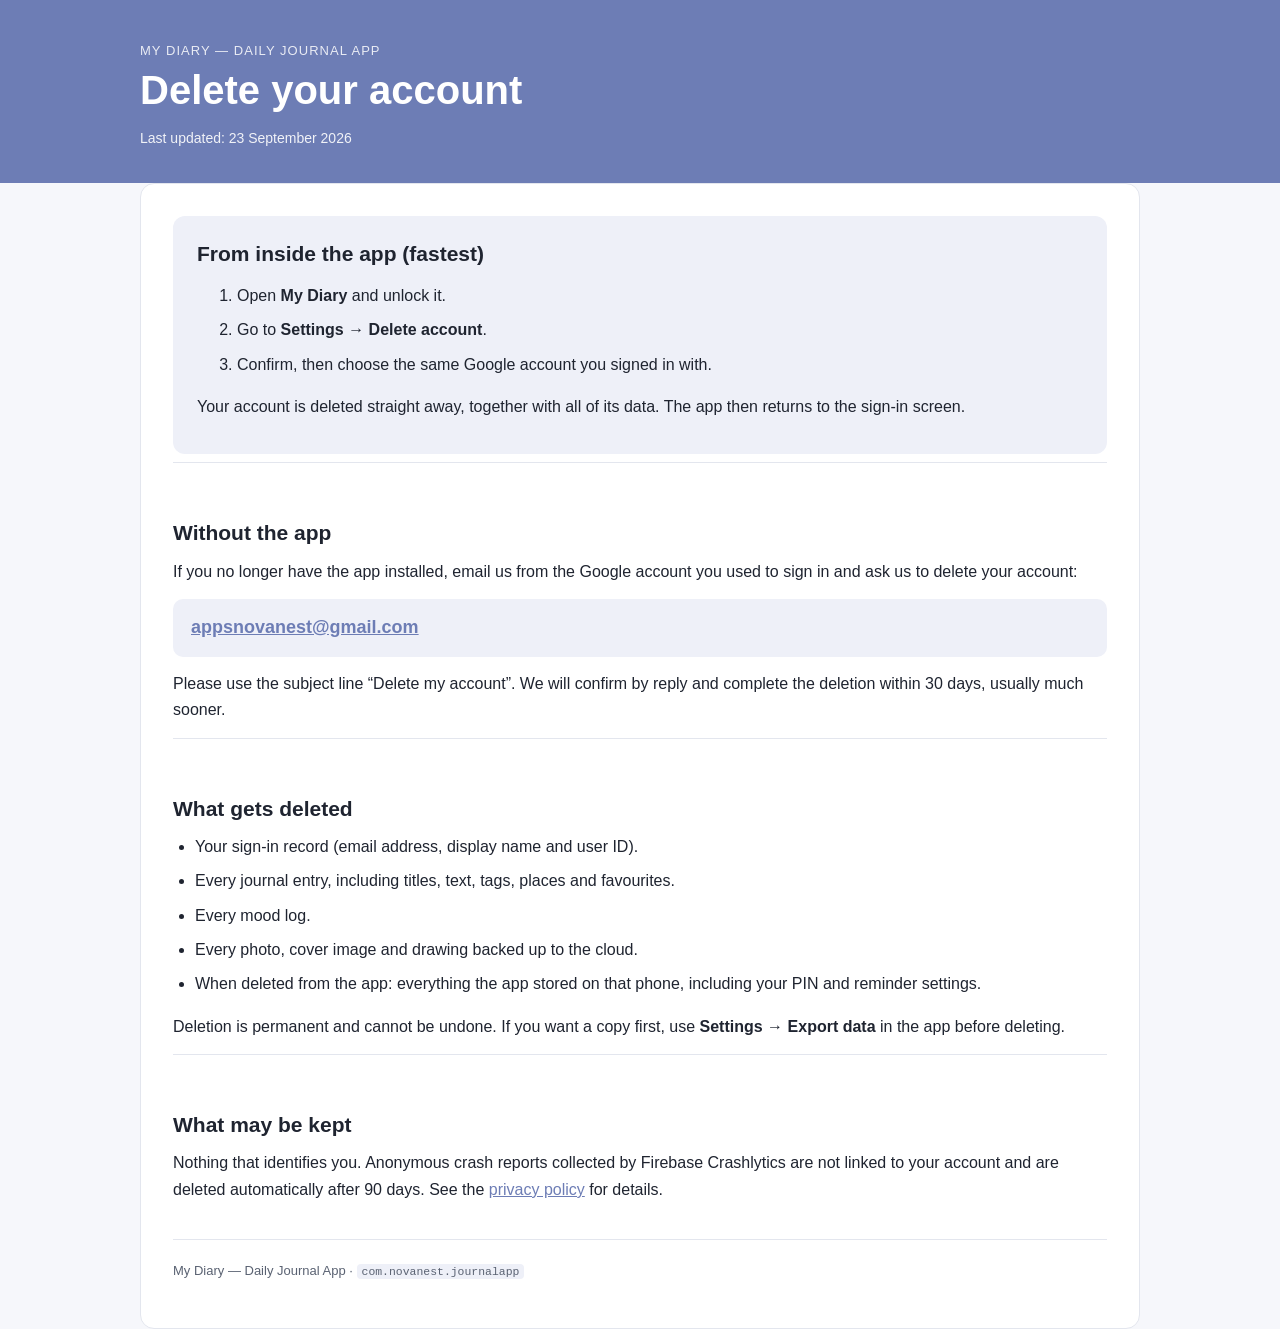
==== delete-account.html @ cbea30da "Add files via upload" ====
<!DOCTYPE html>
<html lang="en">
<head>
<meta charset="utf-8">
<meta name="viewport" content="width=device-width, initial-scale=1">
<meta name="color-scheme" content="light">
<title>Delete Your Account — My Diary</title>
<meta name="description" content="How to delete your My Diary account and all of its data.">
<link rel="stylesheet" href="styles.css">
</head>
<body>

<header class="masthead">
  <div class="wrap">
    <p class="eyebrow">My Diary &mdash; Daily Journal App</p>
    <h1>Delete your account</h1>
    <p class="dates">
      <span>Last updated: <time datetime="2026-09-23">23 September 2026</time></span>
    </p>
  </div>
</header>

<div class="wrap">
  <main>

    <section id="in-app" class="callout">
      <h2>From inside the app (fastest)</h2>
      <ol>
        <li>Open <strong>My Diary</strong> and unlock it.</li>
        <li>Go to <strong>Settings</strong> &rarr; <strong>Delete account</strong>.</li>
        <li>Confirm, then choose the same Google account you signed in with.</li>
      </ol>
      <p>
        Your account is deleted straight away, together with all of its data. The app then returns
        to the sign-in screen.
      </p>
    </section>

    <section id="by-email">
      <h2>Without the app</h2>
      <p>
        If you no longer have the app installed, email us from the Google account you used to
        sign in and ask us to delete your account:
      </p>
      <p class="contact-block">
        <a href="mailto:appsnovanest@gmail.com?subject=Delete%20my%20account">appsnovanest@gmail.com</a>
      </p>
      <p>
        Please use the subject line &ldquo;Delete my account&rdquo;. We will confirm by reply and
        complete the deletion within 30 days, usually much sooner.
      </p>
    </section>

    <section id="what">
      <h2>What gets deleted</h2>
      <ul>
        <li>Your sign-in record (email address, display name and user ID).</li>
        <li>Every journal entry, including titles, text, tags, places and favourites.</li>
        <li>Every mood log.</li>
        <li>Every photo, cover image and drawing backed up to the cloud.</li>
        <li>When deleted from the app: everything the app stored on that phone, including your PIN and reminder settings.</li>
      </ul>
      <p>
        Deletion is permanent and cannot be undone. If you want a copy first, use
        <strong>Settings &rarr; Export data</strong> in the app before deleting.
      </p>
    </section>

    <section id="kept">
      <h2>What may be kept</h2>
      <p>
        Nothing that identifies you. Anonymous crash reports collected by Firebase Crashlytics are
        not linked to your account and are deleted automatically after 90 days. See the
        <a href="index.html">privacy policy</a> for details.
      </p>
    </section>

    <footer class="foot">
      <p>My Diary &mdash; Daily Journal App &middot; <code>com.novanest.journalapp</code></p>
    </footer>

  </main>
</div>

</body>
</html>
---- styles.css ----
/* My Diary - privacy policy
   Self-contained: no web fonts, no CDN, so it renders identically in an in-app WebView
   and offline. */

:root {
  /* Light only, deliberately: the app has no dark theme, so a page that flipped to dark
     on a dark-mode phone would look like it belonged to a different product. The
     color-scheme declaration is what stops the browser (and Android's auto-dark for web
     content) from inverting it for us. */
  color-scheme: light;

  --accent: #6D7DB5;          /* matches the app's DarkBlue theme */
  --accent-soft: #eef0f8;
  --ink: #1f2430;
  --ink-soft: #5a6272;
  --rule: #e3e6ee;
  --page: #ffffff;
  --shell: #f6f7fb;
  --ok: #2e7d52;
  --no: #b3453f;
  --maxw: 1040px;
}

* { box-sizing: border-box; }

html { -webkit-text-size-adjust: 100%; }

body {
  margin: 0;
  background: var(--shell);
  color: var(--ink);
  font: 16px/1.65 -apple-system, BlinkMacSystemFont, "Segoe UI", Roboto,
        "Helvetica Neue", Arial, sans-serif;
}

.wrap {
  max-width: var(--maxw);
  margin: 0 auto;
  padding: 0 20px;
}

/* ---------------------------------------------------------------- masthead */

.masthead {
  background: var(--accent);
  color: #fff;
  padding: 40px 0 32px;
}

.masthead .eyebrow {
  margin: 0 0 6px;
  font-size: 13px;
  letter-spacing: .08em;
  text-transform: uppercase;
  opacity: .85;
}

.masthead h1 {
  margin: 0 0 14px;
  font-size: clamp(28px, 6vw, 40px);
  line-height: 1.15;
  font-weight: 700;
}

.dates {
  margin: 0;
  font-size: 14px;
  opacity: .9;
  display: flex;
  flex-wrap: wrap;
  gap: 6px 20px;
}

/* ------------------------------------------------------------------ layout */

.layout {
  display: grid;
  grid-template-columns: 240px minmax(0, 1fr);
  gap: 40px;
  align-items: start;
  padding-top: 32px;
  padding-bottom: 64px;
}

main {
  background: var(--page);
  border: 1px solid var(--rule);
  border-radius: 14px;
  padding: 8px 32px 32px;
  min-width: 0;
}

/* --------------------------------------------------------------------- toc */

.toc {
  position: sticky;
  top: 24px;
  background: var(--page);
  border: 1px solid var(--rule);
  border-radius: 14px;
  padding: 18px 20px;
}

.toc-toggle {
  display: none;
  width: 100%;
  background: none;
  border: 0;
  padding: 0;
  font: inherit;
  font-weight: 600;
  color: var(--ink);
  text-align: left;
  cursor: pointer;
}

.toc ol {
  margin: 0;
  padding: 0;
  list-style: none;
  counter-reset: toc;
}

.toc li { counter-increment: toc; }

.toc a {
  display: block;
  padding: 6px 0 6px 26px;
  position: relative;
  color: var(--ink-soft);
  text-decoration: none;
  font-size: 14px;
  border-radius: 6px;
}

.toc li:not(:first-child) a::before {
  content: counter(toc) ".";
  position: absolute;
  left: 4px;
  opacity: .6;
  font-variant-numeric: tabular-nums;
}

.toc a:hover { color: var(--accent); }

.toc a.active {
  color: var(--accent);
  font-weight: 600;
}

/* ---------------------------------------------------------------- sections */

section { scroll-margin-top: 20px; }

section + section {
  margin-top: 8px;
  padding-top: 28px;
  border-top: 1px solid var(--rule);
}

h2 {
  font-size: 21px;
  line-height: 1.3;
  margin: 28px 0 12px;
}

h3 {
  font-size: 16px;
  margin: 24px 0 8px;
  color: var(--accent);
}

p { margin: 0 0 14px; }

ul { margin: 0 0 16px; padding-left: 22px; }
li { margin-bottom: 8px; }

a { color: var(--accent); }

code {
  background: var(--accent-soft);
  border-radius: 4px;
  padding: 1px 5px;
  font-size: .88em;
  word-break: break-word;
}

/* ---------------------------------------------------------------- callouts */

.callout {
  background: var(--accent-soft);
  border-radius: 12px;
  padding: 4px 24px 20px;
  margin-top: 24px;
}

.callout h2 { margin-top: 20px; }

.ticks, .crosses { list-style: none; padding-left: 0; }

.ticks li, .crosses li {
  padding-left: 28px;
  position: relative;
}

.ticks li::before {
  content: "\2713";
  position: absolute;
  left: 4px;
  color: var(--ok);
  font-weight: 700;
}

.crosses li::before {
  content: "\00d7";
  position: absolute;
  left: 4px;
  color: var(--no);
  font-weight: 700;
  font-size: 1.2em;
  line-height: 1.3;
}

.note {
  background: var(--accent-soft);
  border-left: 3px solid var(--accent);
  border-radius: 0 8px 8px 0;
  padding: 14px 16px;
  font-size: 15px;
  color: var(--ink-soft);
}

.contact-block {
  font-size: 18px;
  font-weight: 600;
  padding: 14px 18px;
  background: var(--accent-soft);
  border-radius: 10px;
  word-break: break-word;
}

/* ------------------------------------------------------------------ tables */

.table-scroll {
  overflow-x: auto;
  margin: 0 0 16px;
  border: 1px solid var(--rule);
  border-radius: 10px;
}

table {
  border-collapse: collapse;
  width: 100%;
  min-width: 460px;
  font-size: 14.5px;
}

th, td {
  text-align: left;
  padding: 11px 14px;
  border-bottom: 1px solid var(--rule);
  vertical-align: top;
}

th {
  background: var(--accent-soft);
  font-weight: 600;
}

tbody tr:last-child td { border-bottom: 0; }

/* ------------------------------------------------------------------ footer */

.foot {
  margin-top: 36px;
  padding-top: 20px;
  border-top: 1px solid var(--rule);
  font-size: 13px;
  color: var(--ink-soft);
}

/* ----------------------------------------------------------- back to top */

.to-top {
  position: fixed;
  right: 18px;
  bottom: 18px;
  width: 44px;
  height: 44px;
  border: 0;
  border-radius: 50%;
  background: var(--accent);
  color: #fff;
  font-size: 19px;
  cursor: pointer;
  box-shadow: 0 4px 14px rgba(0, 0, 0, .22);
}

.to-top[hidden] { display: none; }

/* ------------------------------------------------------------------ mobile */

@media (max-width: 820px) {
  .layout {
    grid-template-columns: 1fr;
    gap: 18px;
    padding-top: 18px;
  }

  main { padding: 4px 20px 24px; }

  .toc { position: static; }

  .toc-toggle {
    display: flex;
    justify-content: space-between;
    align-items: center;
  }

  .toc-toggle::after {
    content: "\25be";
    transition: transform .15s ease;
  }

  .toc-toggle[aria-expanded="true"]::after { transform: rotate(180deg); }

  /* Collapsed by default on small screens; script.js sets the initial state so
     the list stays visible when JavaScript is unavailable. */
  .toc ol.collapsed { display: none; }

  .toc ol { margin-top: 12px; }
}

/* ------------------------------------------------------------------- print */

@media print {
  body { background: #fff; color: #000; }
  .toc, .to-top { display: none; }
  .layout { display: block; padding: 0; }
  main { border: 0; padding: 0; }
  .masthead { background: #fff; color: #000; padding-bottom: 12px; }
  a { color: #000; text-decoration: underline; }
  section + section { page-break-inside: avoid; }
}
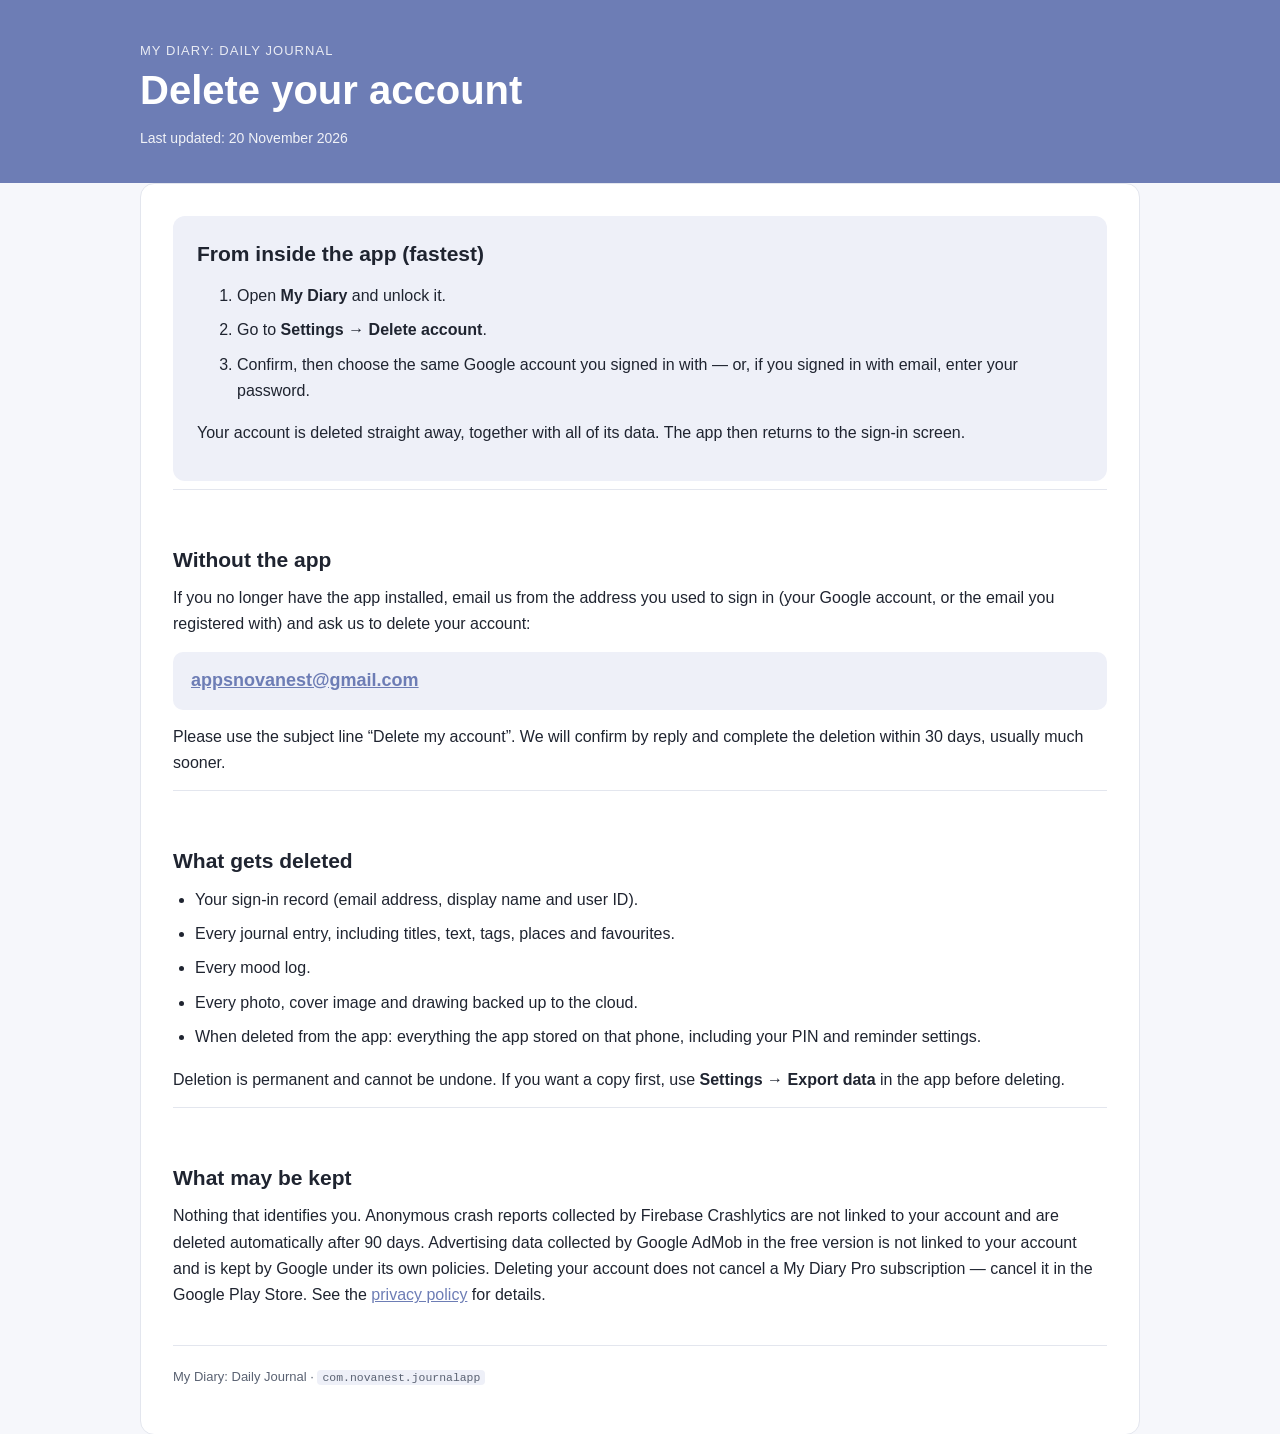
==== commit 4688e6d2: "Update delete-account.html" ====
--- a/delete-account.html
+++ b/delete-account.html
@@ -12,10 +12,10 @@
 
 <header class="masthead">
   <div class="wrap">
-    <p class="eyebrow">My Diary &mdash; Daily Journal App</p>
+    <p class="eyebrow">My Diary: Daily Journal</p>
     <h1>Delete your account</h1>
     <p class="dates">
-      <span>Last updated: <time datetime="2026-09-23">23 September 2026</time></span>
+      <span>Last updated: <time datetime="2026-11-20">20 November 2026</time></span>
     </p>
   </div>
 </header>
@@ -28,7 +28,7 @@
       <ol>
         <li>Open <strong>My Diary</strong> and unlock it.</li>
         <li>Go to <strong>Settings</strong> &rarr; <strong>Delete account</strong>.</li>
-        <li>Confirm, then choose the same Google account you signed in with.</li>
+        <li>Confirm, then choose the same Google account you signed in with &mdash; or, if you signed in with email, enter your password.</li>
       </ol>
       <p>
         Your account is deleted straight away, together with all of its data. The app then returns
@@ -39,8 +39,8 @@
     <section id="by-email">
       <h2>Without the app</h2>
       <p>
-        If you no longer have the app installed, email us from the Google account you used to
-        sign in and ask us to delete your account:
+        If you no longer have the app installed, email us from the address you used to
+        sign in (your Google account, or the email you registered with) and ask us to delete your account:
       </p>
       <p class="contact-block">
         <a href="mailto:appsnovanest@gmail.com?subject=Delete%20my%20account">appsnovanest@gmail.com</a>
@@ -70,13 +70,16 @@
       <h2>What may be kept</h2>
       <p>
         Nothing that identifies you. Anonymous crash reports collected by Firebase Crashlytics are
-        not linked to your account and are deleted automatically after 90 days. See the
+        not linked to your account and are deleted automatically after 90 days. Advertising data
+        collected by Google AdMob in the free version is not linked to your account and is kept by
+        Google under its own policies. Deleting your account does not cancel a My Diary Pro
+        subscription &mdash; cancel it in the Google Play Store. See the
         <a href="index.html">privacy policy</a> for details.
       </p>
     </section>
 
     <footer class="foot">
-      <p>My Diary &mdash; Daily Journal App &middot; <code>com.novanest.journalapp</code></p>
+      <p>My Diary: Daily Journal &middot; <code>com.novanest.journalapp</code></p>
     </footer>
 
   </main>
